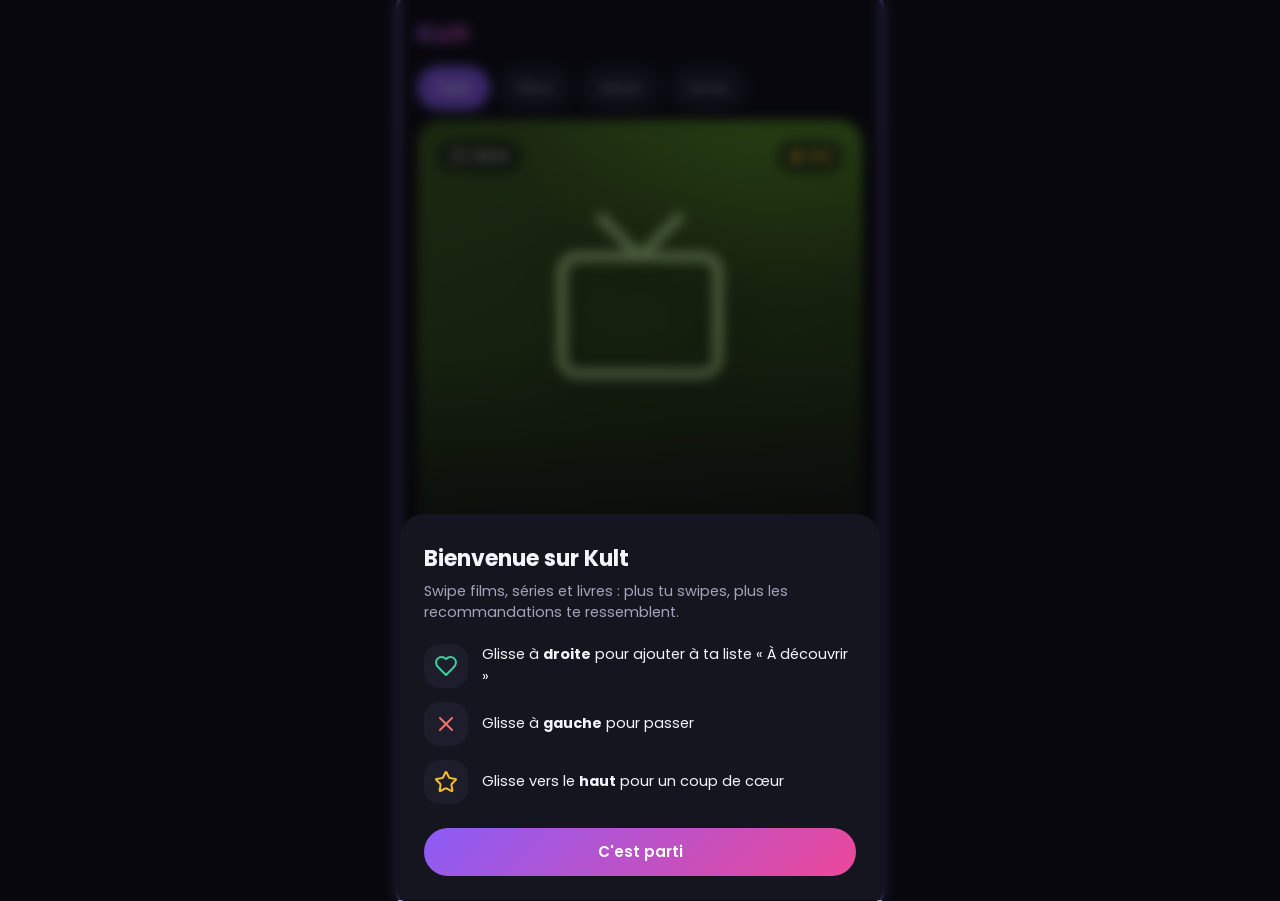
==== kult-app/index.html @ a76c83e7 "Ajout de Kult : PWA de découverte films/séries/livres façon Tinder Application mobile-first construi" ====
<!DOCTYPE html>
<html lang="fr">
<head>
  <meta charset="UTF-8" />
  <meta name="viewport" content="width=device-width, initial-scale=1, viewport-fit=cover" />
  <title>Kult — Swipe tes prochains coups de cœur</title>
  <meta name="description" content="Le Tinder des films, séries et livres : swipe, découvre et reçois des recommandations selon tes goûts." />
  <meta name="theme-color" content="#0b0b13" />
  <link rel="manifest" href="manifest.webmanifest" />
  <link rel="icon" href="icons/icon.svg" type="image/svg+xml" />
  <link rel="apple-touch-icon" href="icons/icon.svg" />
  <link rel="preconnect" href="https://fonts.googleapis.com" />
  <link rel="preconnect" href="https://fonts.gstatic.com" crossorigin />
  <link href="https://fonts.googleapis.com/css2?family=Poppins:wght@400;500;600;700;800&display=swap" rel="stylesheet" />
  <link rel="stylesheet" href="css/styles.css" />
</head>
<body>
  <!-- Sprite d'icônes (Lucide, trait 2px) -->
  <svg width="0" height="0" style="position:absolute" aria-hidden="true">
    <defs>
      <symbol id="i-flame" viewBox="0 0 24 24"><path d="M8.5 14.5A2.5 2.5 0 0 0 11 12c0-1.38-.5-2-1-3-1.072-2.143-.224-4.054 2-6 .5 2.5 2 4.9 4 6.5 2 1.6 3 3.5 3 5.5a7 7 0 1 1-14 0c0-1.153.433-2.294 1-3a2.5 2.5 0 0 0 2.5 2.5z"/></symbol>
      <symbol id="i-search" viewBox="0 0 24 24"><circle cx="11" cy="11" r="8"/><path d="m21 21-4.3-4.3"/></symbol>
      <symbol id="i-bookmark" viewBox="0 0 24 24"><path d="m19 21-7-4-7 4V5a2 2 0 0 1 2-2h10a2 2 0 0 1 2 2v16z"/></symbol>
      <symbol id="i-user" viewBox="0 0 24 24"><path d="M19 21v-2a4 4 0 0 0-4-4H9a4 4 0 0 0-4 4v2"/><circle cx="12" cy="7" r="4"/></symbol>
      <symbol id="i-x" viewBox="0 0 24 24"><path d="M18 6 6 18"/><path d="m6 6 12 12"/></symbol>
      <symbol id="i-heart" viewBox="0 0 24 24"><path d="M19 14c1.49-1.46 3-3.21 3-5.5A5.5 5.5 0 0 0 16.5 3c-1.76 0-3 .5-4.5 2-1.5-1.5-2.74-2-4.5-2A5.5 5.5 0 0 0 2 8.5c0 2.3 1.5 4.05 3 5.5l7 7z"/></symbol>
      <symbol id="i-star" viewBox="0 0 24 24"><path d="M11.525 2.295a.53.53 0 0 1 .95 0l2.31 4.679a2.12 2.12 0 0 0 1.595 1.16l5.166.756a.53.53 0 0 1 .294.904l-3.736 3.638a2.12 2.12 0 0 0-.611 1.878l.882 5.14a.53.53 0 0 1-.771.56l-4.618-2.428a2.12 2.12 0 0 0-1.973 0L6.396 21.01a.53.53 0 0 1-.77-.56l.881-5.139a2.12 2.12 0 0 0-.611-1.879L2.16 9.795a.53.53 0 0 1 .294-.906l5.165-.755a2.12 2.12 0 0 0 1.597-1.16z"/></symbol>
      <symbol id="i-undo" viewBox="0 0 24 24"><path d="M3 7v6h6"/><path d="M21 17a9 9 0 0 0-9-9 9 9 0 0 0-6 2.3L3 13"/></symbol>
      <symbol id="i-info" viewBox="0 0 24 24"><circle cx="12" cy="12" r="10"/><path d="M12 16v-4"/><path d="M12 8h.01"/></symbol>
      <symbol id="i-film" viewBox="0 0 24 24"><rect width="18" height="18" x="3" y="3" rx="2"/><path d="M7 3v18"/><path d="M3 7.5h4"/><path d="M3 12h18"/><path d="M3 16.5h4"/><path d="M17 3v18"/><path d="M17 7.5h4"/><path d="M17 16.5h4"/></symbol>
      <symbol id="i-tv" viewBox="0 0 24 24"><rect width="20" height="15" x="2" y="7" rx="2"/><path d="m17 2-5 5-5-5"/></symbol>
      <symbol id="i-book" viewBox="0 0 24 24"><path d="M4 19.5v-15A2.5 2.5 0 0 1 6.5 2H20v20H6.5a2.5 2.5 0 0 1 0-5H20"/></symbol>
      <symbol id="i-check" viewBox="0 0 24 24"><path d="M20 6 9 17l-5-5"/></symbol>
      <symbol id="i-trash" viewBox="0 0 24 24"><path d="M3 6h18"/><path d="M19 6v14a2 2 0 0 1-2 2H7a2 2 0 0 1-2-2V6"/><path d="M8 6V4a2 2 0 0 1 2-2h4a2 2 0 0 1 2 2v2"/></symbol>
      <symbol id="i-sparkles" viewBox="0 0 24 24"><path d="m12 3-1.9 5.8a2 2 0 0 1-1.3 1.3L3 12l5.8 1.9a2 2 0 0 1 1.3 1.3L12 21l1.9-5.8a2 2 0 0 1 1.3-1.3L21 12l-5.8-1.9a2 2 0 0 1-1.3-1.3z"/></symbol>
      <symbol id="i-eye" viewBox="0 0 24 24"><path d="M2.06 12.35a1 1 0 0 1 0-.7 10.75 10.75 0 0 1 19.88 0 1 1 0 0 1 0 .7 10.75 10.75 0 0 1-19.88 0"/><circle cx="12" cy="12" r="3"/></symbol>
      <symbol id="i-plus" viewBox="0 0 24 24"><path d="M5 12h14"/><path d="M12 5v14"/></symbol>
      <symbol id="i-compass" viewBox="0 0 24 24"><circle cx="12" cy="12" r="10"/><path d="m16.24 7.76-2.12 6.36-6.36 2.12 2.12-6.36z"/></symbol>
    </defs>
  </svg>

  <div id="app">
    <main id="view" class="view" tabindex="-1"></main>

    <nav class="bottom-nav" aria-label="Navigation principale">
      <a class="nav-item" href="#/decouvrir" data-route="decouvrir">
        <svg class="icon" aria-hidden="true"><use href="#i-flame"/></svg>
        <span>Découvrir</span>
      </a>
      <a class="nav-item" href="#/recherche" data-route="recherche">
        <svg class="icon" aria-hidden="true"><use href="#i-search"/></svg>
        <span>Recherche</span>
      </a>
      <a class="nav-item" href="#/listes" data-route="listes">
        <svg class="icon" aria-hidden="true"><use href="#i-bookmark"/></svg>
        <span>Mes listes</span>
      </a>
      <a class="nav-item" href="#/profil" data-route="profil">
        <svg class="icon" aria-hidden="true"><use href="#i-user"/></svg>
        <span>Profil</span>
      </a>
    </nav>
  </div>

  <div id="overlays"></div>
  <div id="live" class="visually-hidden" role="status" aria-live="polite"></div>

  <script src="js/data.js"></script>
  <script src="js/engine.js"></script>
  <script src="js/app.js"></script>
</body>
</html>
---- kult-app/css/styles.css ----
/* ============================================================
   Kult — Design System
   Thème sombre cinématique · accents violet → rose
   Échelle d'espacement 4/8px · animations 150-300ms
   ============================================================ */

:root {
  /* Couleurs sémantiques */
  --bg: #0b0b13;
  --surface: #15151f;
  --surface-2: #1d1d2b;
  --surface-3: #262637;
  --border: #2b2b3d;
  --text: #f5f4fa;
  --text-muted: #a5a3ba;
  --text-faint: #75738c;

  --primary: #8b5cf6;
  --primary-strong: #a78bfa;
  --gradient: linear-gradient(135deg, #8b5cf6 0%, #ec4899 100%);

  --like: #34d399;
  --nope: #f87171;
  --super: #fbbf24;

  --scrim: rgba(5, 5, 10, 0.6);

  /* Rayons & ombres */
  --radius-sm: 10px;
  --radius-md: 16px;
  --radius-lg: 24px;
  --radius-full: 999px;
  --shadow-1: 0 2px 8px rgba(0, 0, 0, 0.35);
  --shadow-2: 0 8px 28px rgba(0, 0, 0, 0.5);
  --shadow-3: 0 16px 48px rgba(0, 0, 0, 0.6);

  /* Typographie */
  --font: "Poppins", system-ui, -apple-system, "Segoe UI", Roboto, sans-serif;

  /* Mouvement */
  --ease-out: cubic-bezier(0.22, 1, 0.36, 1);
  --ease-in: cubic-bezier(0.55, 0, 0.55, 0.2);
  --t-fast: 150ms;
  --t-med: 240ms;
  --t-slow: 320ms;

  /* Structure */
  --nav-h: 64px;
  --safe-top: env(safe-area-inset-top, 0px);
  --safe-bottom: env(safe-area-inset-bottom, 0px);

  color-scheme: dark;
}

* { box-sizing: border-box; }

html, body {
  margin: 0;
  padding: 0;
  background: var(--bg);
  color: var(--text);
  font-family: var(--font);
  font-size: 16px;
  line-height: 1.5;
  -webkit-font-smoothing: antialiased;
  overscroll-behavior-y: none;
}

body { min-height: 100dvh; }

button, input, select {
  font: inherit;
  color: inherit;
}

button {
  cursor: pointer;
  border: 0;
  background: none;
  padding: 0;
  touch-action: manipulation;
}

:focus-visible {
  outline: 3px solid var(--primary-strong);
  outline-offset: 2px;
  border-radius: 6px;
}

.visually-hidden {
  position: absolute;
  width: 1px; height: 1px;
  clip-path: inset(50%);
  overflow: hidden;
  white-space: nowrap;
}

.icon {
  width: 24px;
  height: 24px;
  flex: none;
  fill: none;
  stroke: currentColor;
  stroke-width: 2;
  stroke-linecap: round;
  stroke-linejoin: round;
}

/* ── Coquille de l'app ─────────────────────────────── */

#app {
  max-width: 480px;
  margin: 0 auto;
  min-height: 100dvh;
  display: flex;
  flex-direction: column;
}

.view {
  flex: 1;
  display: flex;
  flex-direction: column;
  padding: calc(var(--safe-top) + 12px) 16px calc(var(--nav-h) + var(--safe-bottom) + 16px);
  animation: view-in var(--t-med) var(--ease-out);
}

@keyframes view-in {
  from { opacity: 0; transform: translateY(10px); }
  to { opacity: 1; transform: none; }
}

.app-header {
  display: flex;
  align-items: center;
  justify-content: space-between;
  gap: 12px;
  padding: 4px 0 12px;
}

.logo {
  font-size: 24px;
  font-weight: 800;
  letter-spacing: 0.02em;
  background: var(--gradient);
  -webkit-background-clip: text;
  background-clip: text;
  color: transparent;
  margin: 0;
}

.view-title {
  font-size: 22px;
  font-weight: 700;
  margin: 4px 0 12px;
}

/* ── Chips de filtre ───────────────────────────────── */

.chips {
  display: flex;
  gap: 8px;
  overflow-x: auto;
  padding: 2px 0 10px;
  scrollbar-width: none;
}
.chips::-webkit-scrollbar { display: none; }

.chip {
  flex: none;
  min-height: 44px;
  padding: 8px 18px;
  border-radius: var(--radius-full);
  background: var(--surface-2);
  border: 1px solid var(--border);
  color: var(--text-muted);
  font-size: 14px;
  font-weight: 500;
  transition: background var(--t-fast), color var(--t-fast), border-color var(--t-fast);
}

.chip[aria-pressed="true"] {
  background: var(--primary);
  border-color: var(--primary);
  color: #fff;
  font-weight: 600;
}

.chip:active { background: var(--surface-3); }
.chip[aria-pressed="true"]:active { background: var(--primary-strong); }

/* ── Deck de cartes (Découvrir) ────────────────────── */

.deck-wrap {
  flex: 1;
  display: flex;
  flex-direction: column;
  min-height: 0;
}

.deck {
  position: relative;
  flex: 1;
  min-height: 380px;
  touch-action: pan-y pinch-zoom;
}

.card {
  position: absolute;
  inset: 0;
  border-radius: var(--radius-lg);
  overflow: hidden;
  box-shadow: var(--shadow-2);
  background: var(--surface);
  user-select: none;
  -webkit-user-select: none;
  transition: transform var(--t-med) var(--ease-out), opacity var(--t-med) var(--ease-out);
}

.card.dragging { transition: none; will-change: transform; }

.card:nth-child(2) { transform: scale(0.955) translateY(14px); }
.card:nth-child(3) { transform: scale(0.91) translateY(28px); }
.card:nth-child(n + 2) { pointer-events: none; }

.card.fly-right { transform: translateX(120vw) rotate(24deg); opacity: 0; }
.card.fly-left { transform: translateX(-120vw) rotate(-24deg); opacity: 0; }
.card.fly-up { transform: translateY(-120vh) rotate(-6deg); opacity: 0; }

/* Affiche générée */
.poster {
  position: absolute;
  inset: 0;
  display: flex;
  flex-direction: column;
  justify-content: space-between;
  padding: 20px;
  background:
    radial-gradient(120% 70% at 85% -10%, hsl(var(--h) 85% 55% / 0.5), transparent 60%),
    radial-gradient(100% 60% at 0% 100%, hsl(calc(var(--h) + 60) 70% 40% / 0.45), transparent 55%),
    linear-gradient(160deg, hsl(var(--h) 55% 24%) 0%, hsl(var(--h) 60% 10%) 100%);
}

.poster::after {
  /* voile de lisibilité sous le texte */
  content: "";
  position: absolute;
  inset: auto 0 0 0;
  height: 62%;
  background: linear-gradient(to top, rgba(5, 5, 12, 0.92) 20%, transparent);
  pointer-events: none;
}

.poster-top {
  position: relative;
  z-index: 1;
  display: flex;
  justify-content: space-between;
  align-items: flex-start;
}

.poster-art {
  position: absolute;
  top: 14%;
  left: 50%;
  transform: translateX(-50%);
  width: 42%;
  max-width: 190px;
  aspect-ratio: 1;
  opacity: 0.9;
  color: hsl(var(--h) 90% 80%);
  filter: drop-shadow(0 10px 24px rgba(0, 0, 0, 0.45));
}
.poster-art svg,
.mini-art svg {
  width: 100%;
  height: 100%;
  fill: none;
  stroke: currentColor;
  stroke-width: 1.25;
  stroke-linecap: round;
  stroke-linejoin: round;
}

.poster-bottom {
  position: relative;
  z-index: 1;
  display: flex;
  flex-direction: column;
  gap: 8px;
}

.poster-title {
  font-size: clamp(24px, 6.5vw, 32px);
  font-weight: 800;
  line-height: 1.15;
  margin: 0;
  text-wrap: balance;
}

.poster-meta {
  color: var(--text-muted);
  font-size: 14px;
  display: flex;
  align-items: center;
  flex-wrap: wrap;
  gap: 6px 10px;
}

.poster-genres {
  display: flex;
  flex-wrap: wrap;
  gap: 6px;
}

.tag {
  font-size: 12.5px;
  font-weight: 500;
  padding: 4px 12px;
  border-radius: var(--radius-full);
  background: rgba(255, 255, 255, 0.13);
  backdrop-filter: blur(6px);
  color: #fff;
}

.badge-kind {
  display: inline-flex;
  align-items: center;
  gap: 6px;
  font-size: 13px;
  font-weight: 600;
  padding: 6px 14px;
  border-radius: var(--radius-full);
  background: rgba(8, 8, 16, 0.55);
  backdrop-filter: blur(6px);
}
.badge-kind .icon { width: 16px; height: 16px; }

.badge-rating {
  display: inline-flex;
  align-items: center;
  gap: 5px;
  font-size: 14px;
  font-weight: 700;
  font-variant-numeric: tabular-nums;
  padding: 6px 12px;
  border-radius: var(--radius-full);
  background: rgba(8, 8, 16, 0.55);
  backdrop-filter: blur(6px);
  color: var(--super);
}
.badge-rating .icon { width: 15px; height: 15px; fill: currentColor; }

.badge-match {
  display: inline-flex;
  align-items: center;
  gap: 6px;
  align-self: flex-start;
  font-size: 12.5px;
  font-weight: 600;
  padding: 5px 12px;
  border-radius: var(--radius-full);
  background: var(--gradient);
  color: #fff;
}
.badge-match .icon { width: 14px; height: 14px; }

/* Étiquettes de swipe */
.stamp {
  position: absolute;
  top: 28px;
  z-index: 2;
  font-size: 28px;
  font-weight: 800;
  letter-spacing: 0.08em;
  padding: 6px 18px;
  border: 4px solid;
  border-radius: 12px;
  opacity: 0;
  pointer-events: none;
}
.stamp-like { left: 20px; color: var(--like); border-color: var(--like); transform: rotate(-12deg); }
.stamp-nope { right: 20px; color: var(--nope); border-color: var(--nope); transform: rotate(12deg); }
.stamp-super {
  top: auto; bottom: 120px; left: 50%;
  color: var(--super); border-color: var(--super);
  transform: translateX(-50%) rotate(-6deg);
}

/* Barre d'actions du deck */
.deck-actions {
  display: flex;
  justify-content: center;
  align-items: center;
  gap: 14px;
  padding: 18px 0 4px;
}

.act {
  display: grid;
  place-items: center;
  width: 56px;
  height: 56px;
  border-radius: var(--radius-full);
  background: var(--surface-2);
  border: 1px solid var(--border);
  box-shadow: var(--shadow-1);
  transition: transform var(--t-fast) var(--ease-out), background var(--t-fast);
}
.act:active { transform: scale(0.92); }
.act .icon { width: 26px; height: 26px; }

.act-nope { color: var(--nope); width: 64px; height: 64px; }
.act-like { color: var(--like); width: 64px; height: 64px; }
.act-like .icon, .act-nope .icon { width: 30px; height: 30px; }
.act-super { color: var(--super); }
.act-undo, .act-info { color: var(--text-muted); width: 48px; height: 48px; }
.act-undo .icon, .act-info .icon { width: 22px; height: 22px; }
.act:disabled { opacity: 0.38; cursor: default; }

.deck-hint {
  text-align: center;
  color: var(--text-faint);
  font-size: 13px;
  margin: 6px 0 0;
}

/* Deck vide */
.deck-empty {
  position: absolute;
  inset: 0;
  display: flex;
  flex-direction: column;
  align-items: center;
  justify-content: center;
  gap: 12px;
  text-align: center;
  padding: 24px;
  border-radius: var(--radius-lg);
  border: 2px dashed var(--border);
  color: var(--text-muted);
}
.deck-empty .icon { width: 44px; height: 44px; color: var(--primary-strong); }
.deck-empty h2 { margin: 0; font-size: 19px; color: var(--text); }
.deck-empty p { margin: 0; font-size: 14.5px; max-width: 260px; }

/* ── Boutons ───────────────────────────────────────── */

.btn {
  display: inline-flex;
  align-items: center;
  justify-content: center;
  gap: 8px;
  min-height: 48px;
  padding: 12px 22px;
  border-radius: var(--radius-full);
  font-weight: 600;
  font-size: 15px;
  transition: transform var(--t-fast) var(--ease-out), opacity var(--t-fast), background var(--t-fast);
}
.btn:active { transform: scale(0.97); }
.btn .icon { width: 20px; height: 20px; }

.btn-primary { background: var(--gradient); color: #fff; }
.btn-ghost { background: var(--surface-2); border: 1px solid var(--border); color: var(--text); }
.btn-danger { background: transparent; border: 1px solid var(--nope); color: var(--nope); }
.btn[aria-pressed="true"] { background: var(--primary); border-color: var(--primary); color: #fff; }

/* ── Navigation basse ──────────────────────────────── */

.bottom-nav {
  position: fixed;
  bottom: 0;
  left: 50%;
  transform: translateX(-50%);
  width: 100%;
  max-width: 480px;
  height: calc(var(--nav-h) + var(--safe-bottom));
  padding-bottom: var(--safe-bottom);
  display: grid;
  grid-template-columns: repeat(4, 1fr);
  background: rgba(17, 17, 26, 0.92);
  backdrop-filter: blur(14px);
  border-top: 1px solid var(--border);
  z-index: 40;
}

.nav-item {
  display: flex;
  flex-direction: column;
  align-items: center;
  justify-content: center;
  gap: 3px;
  color: var(--text-faint);
  font-size: 11.5px;
  font-weight: 500;
  text-decoration: none;
  transition: color var(--t-fast);
  position: relative;
}
.nav-item .icon { width: 24px; height: 24px; }
.nav-item[aria-current="page"] { color: var(--primary-strong); font-weight: 600; }
.nav-item[aria-current="page"]::before {
  content: "";
  position: absolute;
  top: 0;
  width: 32px;
  height: 3px;
  border-radius: 0 0 3px 3px;
  background: var(--gradient);
}

/* ── Recherche ─────────────────────────────────────── */

.search-bar {
  display: flex;
  align-items: center;
  gap: 10px;
  background: var(--surface-2);
  border: 1px solid var(--border);
  border-radius: var(--radius-md);
  padding: 4px 14px;
  margin-bottom: 12px;
  transition: border-color var(--t-fast);
}
.search-bar:focus-within { border-color: var(--primary); }
.search-bar .icon { color: var(--text-faint); width: 20px; height: 20px; }

.search-bar input {
  flex: 1;
  min-height: 48px;
  border: 0;
  background: none;
  outline: none;
  font-size: 16px;
}
.search-bar input::placeholder { color: var(--text-faint); }

.search-clear { color: var(--text-faint); min-width: 44px; min-height: 44px; display: grid; place-items: center; }

.filters-row {
  display: flex;
  gap: 8px;
  align-items: center;
  padding-bottom: 12px;
  overflow-x: auto;
  scrollbar-width: none;
}
.filters-row::-webkit-scrollbar { display: none; }

.select-wrap {
  position: relative;
  flex: none;
}
.select-wrap select {
  appearance: none;
  min-height: 44px;
  padding: 8px 36px 8px 16px;
  border-radius: var(--radius-full);
  background: var(--surface-2);
  border: 1px solid var(--border);
  color: var(--text-muted);
  font-size: 14px;
  font-weight: 500;
  cursor: pointer;
}
.select-wrap select.active { background: var(--primary); border-color: var(--primary); color: #fff; }
.select-wrap::after {
  content: "";
  position: absolute;
  right: 14px;
  top: 50%;
  width: 8px;
  height: 8px;
  border-right: 2px solid currentColor;
  border-bottom: 2px solid currentColor;
  transform: translateY(-70%) rotate(45deg);
  color: var(--text-faint);
  pointer-events: none;
}

.results-count {
  color: var(--text-faint);
  font-size: 13.5px;
  margin: 0 0 10px;
}

.grid {
  display: grid;
  grid-template-columns: repeat(2, 1fr);
  gap: 12px;
}
@media (min-width: 420px) {
  .grid { grid-template-columns: repeat(3, 1fr); }
}

.mini-card {
  position: relative;
  border-radius: var(--radius-md);
  overflow: hidden;
  aspect-ratio: 2 / 3;
  text-align: left;
  box-shadow: var(--shadow-1);
  transition: transform var(--t-fast) var(--ease-out);
  display: block;
  width: 100%;
}
.mini-card:active { transform: scale(0.97); }

.mini-poster {
  position: absolute;
  inset: 0;
  display: flex;
  flex-direction: column;
  justify-content: flex-end;
  padding: 10px;
  background:
    radial-gradient(120% 60% at 80% 0%, hsl(var(--h) 85% 55% / 0.45), transparent 60%),
    linear-gradient(160deg, hsl(var(--h) 55% 26%) 0%, hsl(var(--h) 60% 11%) 100%);
}
.mini-poster::after {
  content: "";
  position: absolute;
  inset: auto 0 0 0;
  height: 70%;
  background: linear-gradient(to top, rgba(5, 5, 12, 0.9) 15%, transparent);
}
.mini-poster .mini-art {
  position: absolute;
  top: 16%;
  left: 50%;
  transform: translateX(-50%);
  width: 40%;
  color: hsl(var(--h) 90% 80%);
  opacity: 0.9;
}
.mini-title {
  position: relative;
  z-index: 1;
  font-size: 13.5px;
  font-weight: 600;
  line-height: 1.25;
  margin: 0;
  display: -webkit-box;
  -webkit-line-clamp: 2;
  -webkit-box-orient: vertical;
  overflow: hidden;
}
.mini-sub {
  position: relative;
  z-index: 1;
  font-size: 11.5px;
  color: var(--text-muted);
  margin: 2px 0 0;
  display: flex;
  align-items: center;
  gap: 4px;
}
.mini-sub .icon { width: 12px; height: 12px; }

.section-label {
  font-size: 13px;
  font-weight: 600;
  letter-spacing: 0.06em;
  text-transform: uppercase;
  color: var(--text-faint);
  margin: 4px 0 10px;
}

/* ── Listes ────────────────────────────────────────── */

.segmented {
  display: grid;
  grid-template-columns: repeat(3, 1fr);
  background: var(--surface-2);
  border: 1px solid var(--border);
  border-radius: var(--radius-full);
  padding: 4px;
  margin-bottom: 16px;
}
.segmented button {
  min-height: 42px;
  border-radius: var(--radius-full);
  font-size: 13.5px;
  font-weight: 500;
  color: var(--text-muted);
  transition: background var(--t-fast), color var(--t-fast);
}
.segmented button[aria-pressed="true"] {
  background: var(--primary);
  color: #fff;
  font-weight: 600;
}

.rows { display: flex; flex-direction: column; gap: 10px; }

.row {
  display: flex;
  align-items: center;
  gap: 12px;
  background: var(--surface);
  border: 1px solid var(--border);
  border-radius: var(--radius-md);
  padding: 10px;
  animation: view-in var(--t-med) var(--ease-out);
}

.row-poster {
  position: relative;
  flex: none;
  width: 56px;
  height: 80px;
  border-radius: var(--radius-sm);
  overflow: hidden;
  background:
    radial-gradient(120% 60% at 80% 0%, hsl(var(--h) 85% 55% / 0.5), transparent 60%),
    linear-gradient(160deg, hsl(var(--h) 55% 26%) 0%, hsl(var(--h) 60% 11%) 100%);
  display: grid;
  place-items: center;
  color: hsl(var(--h) 90% 80%);
}
.row-poster .icon { width: 24px; height: 24px; }

.row-body { flex: 1; min-width: 0; text-align: left; }
.row-title {
  font-size: 15px;
  font-weight: 600;
  margin: 0;
  white-space: nowrap;
  overflow: hidden;
  text-overflow: ellipsis;
}
.row-sub {
  font-size: 13px;
  color: var(--text-muted);
  margin: 2px 0 0;
  white-space: nowrap;
  overflow: hidden;
  text-overflow: ellipsis;
}

.row-actions { display: flex; gap: 4px; }
.row-btn {
  display: grid;
  place-items: center;
  width: 44px;
  height: 44px;
  border-radius: var(--radius-full);
  color: var(--text-faint);
  transition: color var(--t-fast), background var(--t-fast);
}
.row-btn:active { background: var(--surface-3); }
.row-btn .icon { width: 21px; height: 21px; }
.row-btn.is-on { color: var(--super); }
.row-btn.is-on .icon { fill: currentColor; }
.row-btn.done-on { color: var(--like); }

.empty-state {
  display: flex;
  flex-direction: column;
  align-items: center;
  gap: 12px;
  text-align: center;
  padding: 48px 24px;
  color: var(--text-muted);
}
.empty-state .icon { width: 44px; height: 44px; color: var(--primary-strong); }
.empty-state h2 { margin: 0; font-size: 18px; color: var(--text); }
.empty-state p { margin: 0 0 6px; font-size: 14.5px; max-width: 280px; }

/* ── Profil ────────────────────────────────────────── */

.profile-hero {
  display: flex;
  align-items: center;
  gap: 14px;
  padding: 8px 0 20px;
}
.avatar {
  width: 64px;
  height: 64px;
  border-radius: var(--radius-full);
  background: var(--gradient);
  display: grid;
  place-items: center;
  color: #fff;
}
.avatar .icon { width: 30px; height: 30px; }
.profile-hero h1 { margin: 0; font-size: 21px; }
.profile-hero p { margin: 2px 0 0; color: var(--text-muted); font-size: 14px; }

.stats-grid {
  display: grid;
  grid-template-columns: repeat(2, 1fr);
  gap: 12px;
  margin-bottom: 24px;
}
.stat-tile {
  background: var(--surface);
  border: 1px solid var(--border);
  border-radius: var(--radius-md);
  padding: 14px 16px;
}
.stat-value {
  font-size: 26px;
  font-weight: 800;
  font-variant-numeric: tabular-nums;
  line-height: 1.2;
}
.stat-label { font-size: 13px; color: var(--text-muted); }

.bars { display: flex; flex-direction: column; gap: 12px; margin-bottom: 24px; }
.bar-item { display: grid; grid-template-columns: 110px 1fr 40px; align-items: center; gap: 10px; }
.bar-name {
  font-size: 13.5px;
  font-weight: 500;
  white-space: nowrap;
  overflow: hidden;
  text-overflow: ellipsis;
}
.bar-track {
  height: 10px;
  border-radius: var(--radius-full);
  background: var(--surface-2);
  overflow: hidden;
}
.bar-fill {
  height: 100%;
  border-radius: var(--radius-full);
  background: var(--gradient);
  transform-origin: left;
  animation: bar-in 500ms var(--ease-out);
}
@keyframes bar-in { from { transform: scaleX(0); } }
.bar-value {
  font-size: 13px;
  font-variant-numeric: tabular-nums;
  color: var(--text-muted);
  text-align: right;
}

.kind-split {
  display: flex;
  height: 14px;
  border-radius: var(--radius-full);
  overflow: hidden;
  margin-bottom: 10px;
}
.kind-split span { height: 100%; }
.kind-legend {
  display: flex;
  flex-wrap: wrap;
  gap: 8px 18px;
  margin-bottom: 24px;
  font-size: 13.5px;
  color: var(--text-muted);
}
.kind-legend .dot {
  display: inline-block;
  width: 10px;
  height: 10px;
  border-radius: var(--radius-full);
  margin-right: 6px;
}

.taste-summary {
  background: var(--surface);
  border: 1px solid var(--border);
  border-left: 3px solid var(--primary);
  border-radius: var(--radius-md);
  padding: 14px 16px;
  font-size: 14.5px;
  color: var(--text-muted);
  margin-bottom: 24px;
}
.taste-summary strong { color: var(--text); }

/* ── Feuille de détails (bottom sheet) ─────────────── */

.sheet-backdrop {
  position: fixed;
  inset: 0;
  background: var(--scrim);
  z-index: 50;
  animation: fade-in var(--t-med) ease-out;
}
@keyframes fade-in { from { opacity: 0; } }

.sheet {
  position: fixed;
  bottom: 0;
  left: 50%;
  transform: translateX(-50%);
  width: 100%;
  max-width: 480px;
  max-height: 88dvh;
  background: var(--surface);
  border-radius: var(--radius-lg) var(--radius-lg) 0 0;
  box-shadow: var(--shadow-3);
  z-index: 51;
  display: flex;
  flex-direction: column;
  animation: sheet-in var(--t-slow) var(--ease-out);
  overscroll-behavior: contain;
}
@keyframes sheet-in { from { transform: translate(-50%, 40%); opacity: 0.4; } }

.sheet.closing {
  animation: sheet-out 200ms var(--ease-in) forwards;
}
@keyframes sheet-out { to { transform: translate(-50%, 105%); } }

.sheet-handle {
  width: 44px;
  height: 5px;
  border-radius: var(--radius-full);
  background: var(--border);
  margin: 10px auto 0;
  flex: none;
}

.sheet-close {
  position: absolute;
  top: 14px;
  right: 14px;
  width: 44px;
  height: 44px;
  display: grid;
  place-items: center;
  border-radius: var(--radius-full);
  background: var(--surface-2);
  color: var(--text-muted);
  z-index: 1;
}

.sheet-scroll {
  overflow-y: auto;
  padding: 12px 20px calc(20px + var(--safe-bottom));
}

.sheet-poster {
  position: relative;
  border-radius: var(--radius-md);
  height: 200px;
  overflow: hidden;
  margin-bottom: 16px;
  background:
    radial-gradient(120% 70% at 85% -10%, hsl(var(--h) 85% 55% / 0.5), transparent 60%),
    linear-gradient(160deg, hsl(var(--h) 55% 24%) 0%, hsl(var(--h) 60% 10%) 100%);
  display: grid;
  place-items: center;
  color: hsl(var(--h) 90% 80%);
}
.sheet-poster .icon { width: 64px; height: 64px; }

.sheet h2 { margin: 0 0 4px; font-size: 22px; line-height: 1.2; }
.sheet .poster-meta { margin-bottom: 10px; }
.sheet .poster-genres { margin-bottom: 14px; }
.sheet .tag { background: var(--surface-2); border: 1px solid var(--border); color: var(--text-muted); }
.sheet-desc { margin: 0 0 18px; color: var(--text-muted); font-size: 15px; }

.sheet-actions {
  display: grid;
  grid-template-columns: 1fr 1fr;
  gap: 10px;
}
.sheet-actions .btn { font-size: 14px; padding: 12px 10px; }

/* ── Toast ─────────────────────────────────────────── */

.toast {
  position: fixed;
  left: 50%;
  bottom: calc(var(--nav-h) + var(--safe-bottom) + 16px);
  transform: translateX(-50%);
  display: flex;
  align-items: center;
  gap: 10px;
  background: var(--surface-3);
  border: 1px solid var(--border);
  color: var(--text);
  font-size: 14px;
  font-weight: 500;
  padding: 12px 18px;
  border-radius: var(--radius-full);
  box-shadow: var(--shadow-2);
  z-index: 60;
  max-width: min(92vw, 440px);
  animation: toast-in var(--t-med) var(--ease-out);
}
@keyframes toast-in { from { opacity: 0; transform: translate(-50%, 12px); } }
.toast.hide { opacity: 0; transition: opacity 200ms var(--ease-in); }
.toast .icon { width: 18px; height: 18px; color: var(--primary-strong); }
.toast.match .icon { color: var(--super); }

/* ── Onboarding ────────────────────────────────────── */

.onboarding {
  position: fixed;
  inset: 0;
  z-index: 70;
  background: var(--scrim);
  backdrop-filter: blur(6px);
  display: flex;
  align-items: flex-end;
  justify-content: center;
  animation: fade-in var(--t-med) ease-out;
}
.onboarding-card {
  width: 100%;
  max-width: 480px;
  background: var(--surface);
  border-radius: var(--radius-lg) var(--radius-lg) 0 0;
  padding: 28px 24px calc(24px + var(--safe-bottom));
  animation: sheet-in var(--t-slow) var(--ease-out);
}
.onboarding-card h2 { margin: 0 0 6px; font-size: 22px; }
.onboarding-card > p { margin: 0 0 20px; color: var(--text-muted); font-size: 14.5px; }
.onboarding-tips { display: flex; flex-direction: column; gap: 14px; margin-bottom: 24px; }
.tip { display: flex; align-items: center; gap: 14px; font-size: 14.5px; }
.tip-icon {
  flex: none;
  width: 44px;
  height: 44px;
  border-radius: var(--radius-md);
  display: grid;
  place-items: center;
  background: var(--surface-2);
}
.tip-icon.like { color: var(--like); }
.tip-icon.nope { color: var(--nope); }
.tip-icon.super { color: var(--super); }
.onboarding-card .btn { width: 100%; }

/* ── Dialogue de confirmation ──────────────────────── */

.confirm {
  position: fixed;
  inset: 0;
  z-index: 80;
  background: var(--scrim);
  display: grid;
  place-items: center;
  padding: 24px;
  animation: fade-in var(--t-fast) ease-out;
}
.confirm-card {
  background: var(--surface);
  border: 1px solid var(--border);
  border-radius: var(--radius-lg);
  padding: 22px;
  max-width: 340px;
  width: 100%;
}
.confirm-card h2 { margin: 0 0 6px; font-size: 18px; }
.confirm-card p { margin: 0 0 18px; color: var(--text-muted); font-size: 14.5px; }
.confirm-card .row-of-btns { display: flex; gap: 10px; }
.confirm-card .btn { flex: 1; }

/* ── Grands écrans ─────────────────────────────────── */

@media (min-width: 768px) {
  #app { border-left: 1px solid var(--border); border-right: 1px solid var(--border); }
  .deck { min-height: 460px; }
}

/* ── Accessibilité : mouvement réduit ──────────────── */

@media (prefers-reduced-motion: reduce) {
  *, *::before, *::after {
    animation-duration: 0.01ms !important;
    animation-iteration-count: 1 !important;
    transition-duration: 0.01ms !important;
  }
}
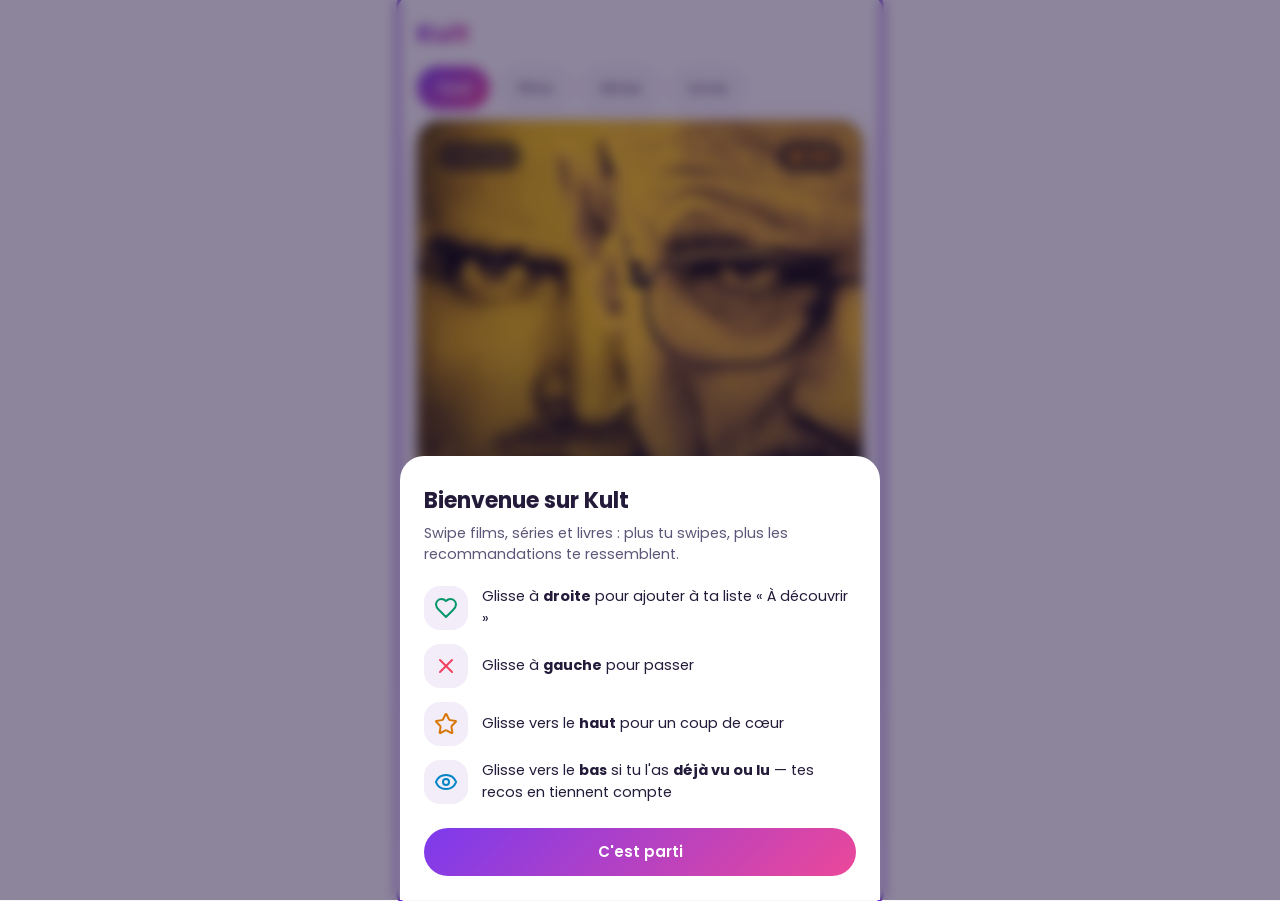
==== commit 924e7c1d: "Kult v2 : jaquettes réelles, thème clair vibrant, geste « déjà vu/lu » - Jaquettes : 102 images offi" ====
--- a/kult-app/index.html
+++ b/kult-app/index.html
@@ -5,7 +5,7 @@
   <meta name="viewport" content="width=device-width, initial-scale=1, viewport-fit=cover" />
   <title>Kult — Swipe tes prochains coups de cœur</title>
   <meta name="description" content="Le Tinder des films, séries et livres : swipe, découvre et reçois des recommandations selon tes goûts." />
-  <meta name="theme-color" content="#0b0b13" />
+  <meta name="theme-color" content="#faf7fc" />
   <link rel="manifest" href="manifest.webmanifest" />
   <link rel="icon" href="icons/icon.svg" type="image/svg+xml" />
   <link rel="apple-touch-icon" href="icons/icon.svg" />
--- a/kult-app/css/styles.css
+++ b/kult-app/css/styles.css
@@ -1,38 +1,39 @@
 /* ============================================================
    Kult — Design System
-   Thème sombre cinématique · accents violet → rose
+   Thème clair vibrant · accents violet → rose · jaquettes réelles
    Échelle d'espacement 4/8px · animations 150-300ms
    ============================================================ */
 
 :root {
   /* Couleurs sémantiques */
-  --bg: #0b0b13;
-  --surface: #15151f;
-  --surface-2: #1d1d2b;
-  --surface-3: #262637;
-  --border: #2b2b3d;
-  --text: #f5f4fa;
-  --text-muted: #a5a3ba;
-  --text-faint: #75738c;
-
-  --primary: #8b5cf6;
-  --primary-strong: #a78bfa;
-  --gradient: linear-gradient(135deg, #8b5cf6 0%, #ec4899 100%);
-
-  --like: #34d399;
-  --nope: #f87171;
-  --super: #fbbf24;
-
-  --scrim: rgba(5, 5, 10, 0.6);
+  --bg: #faf7fc;
+  --surface: #ffffff;
+  --surface-2: #f3edfa;
+  --surface-3: #e9e1f5;
+  --border: #e5dcf2;
+  --text: #241b3a;
+  --text-muted: #5e5678;
+  --text-faint: #8b84a3;
+
+  --primary: #7c3aed;
+  --primary-strong: #6d28d9;
+  --gradient: linear-gradient(135deg, #7c3aed 0%, #ec4899 100%);
+
+  --like: #059669;
+  --nope: #f43f5e;
+  --super: #d97706;
+  --seen: #0284c7;
+
+  --scrim: rgba(32, 21, 58, 0.5);
 
   /* Rayons & ombres */
   --radius-sm: 10px;
   --radius-md: 16px;
   --radius-lg: 24px;
   --radius-full: 999px;
-  --shadow-1: 0 2px 8px rgba(0, 0, 0, 0.35);
-  --shadow-2: 0 8px 28px rgba(0, 0, 0, 0.5);
-  --shadow-3: 0 16px 48px rgba(0, 0, 0, 0.6);
+  --shadow-1: 0 2px 10px rgba(76, 29, 149, 0.08);
+  --shadow-2: 0 10px 30px rgba(76, 29, 149, 0.16);
+  --shadow-3: 0 18px 50px rgba(76, 29, 149, 0.24);
 
   /* Typographie */
   --font: "Poppins", system-ui, -apple-system, "Segoe UI", Roboto, sans-serif;
@@ -49,7 +50,7 @@
   --safe-top: env(safe-area-inset-top, 0px);
   --safe-bottom: env(safe-area-inset-bottom, 0px);
 
-  color-scheme: dark;
+  color-scheme: light;
 }
 
 * { box-sizing: border-box; }
@@ -68,6 +69,19 @@
 
 body { min-height: 100dvh; }
 
+/* Fond vivant : halos de couleur très doux */
+body::before {
+  content: "";
+  position: fixed;
+  inset: 0;
+  z-index: -1;
+  pointer-events: none;
+  background:
+    radial-gradient(42% 30% at 12% 6%, rgba(124, 58, 237, 0.1), transparent 70%),
+    radial-gradient(45% 32% at 92% 22%, rgba(236, 72, 153, 0.09), transparent 70%),
+    radial-gradient(55% 38% at 50% 104%, rgba(245, 158, 11, 0.08), transparent 70%);
+}
+
 button, input, select {
   font: inherit;
   color: inherit;
@@ -179,8 +193,8 @@
 }
 
 .chip[aria-pressed="true"] {
-  background: var(--primary);
-  border-color: var(--primary);
+  background: var(--gradient);
+  border-color: transparent;
   color: #fff;
   font-weight: 600;
 }
@@ -217,6 +231,8 @@
 }
 
 .card.dragging { transition: none; will-change: transform; }
+.card { touch-action: none; cursor: pointer; }
+.card.fly-down { transform: translateY(120vh) rotate(8deg); opacity: 0; }
 
 .card:nth-child(2) { transform: scale(0.955) translateY(14px); }
 .card:nth-child(3) { transform: scale(0.91) translateY(28px); }
@@ -235,9 +251,9 @@
   justify-content: space-between;
   padding: 20px;
   background:
-    radial-gradient(120% 70% at 85% -10%, hsl(var(--h) 85% 55% / 0.5), transparent 60%),
-    radial-gradient(100% 60% at 0% 100%, hsl(calc(var(--h) + 60) 70% 40% / 0.45), transparent 55%),
-    linear-gradient(160deg, hsl(var(--h) 55% 24%) 0%, hsl(var(--h) 60% 10%) 100%);
+    radial-gradient(120% 70% at 85% -10%, hsl(var(--h) 90% 60% / 0.55), transparent 60%),
+    radial-gradient(100% 60% at 0% 100%, hsl(calc(var(--h) + 60) 80% 50% / 0.5), transparent 55%),
+    linear-gradient(160deg, hsl(var(--h) 65% 40%) 0%, hsl(var(--h) 70% 20%) 100%);
 }
 
 .poster::after {
@@ -267,7 +283,7 @@
   max-width: 190px;
   aspect-ratio: 1;
   opacity: 0.9;
-  color: hsl(var(--h) 90% 80%);
+  color: hsl(var(--h) 85% 90%);
   filter: drop-shadow(0 10px 24px rgba(0, 0, 0, 0.45));
 }
 .poster-art svg,
@@ -281,6 +297,17 @@
   stroke-linejoin: round;
 }
 
+.poster-img {
+  position: absolute;
+  inset: 0;
+  width: 100%;
+  height: 100%;
+  object-fit: cover;
+  pointer-events: none;
+  user-select: none;
+  -webkit-user-drag: none;
+}
+
 .poster-bottom {
   position: relative;
   z-index: 1;
@@ -295,7 +322,11 @@
   line-height: 1.15;
   margin: 0;
   text-wrap: balance;
-}
+  color: #fff;
+  text-shadow: 0 1px 12px rgba(0, 0, 0, 0.45);
+}
+
+.poster .poster-meta { color: rgba(255, 255, 255, 0.85); }
 
 .poster-meta {
   color: var(--text-muted);
@@ -382,8 +413,14 @@
 .stamp-nope { right: 20px; color: var(--nope); border-color: var(--nope); transform: rotate(12deg); }
 .stamp-super {
   top: auto; bottom: 120px; left: 50%;
-  color: var(--super); border-color: var(--super);
+  color: #fbbf24; border-color: #fbbf24;
   transform: translateX(-50%) rotate(-6deg);
+}
+.stamp-seen {
+  left: 50%;
+  color: #38bdf8; border-color: #38bdf8;
+  transform: translateX(-50%) rotate(-4deg);
+  font-size: 24px;
 }
 
 /* Barre d'actions du deck */
@@ -401,7 +438,7 @@
   width: 56px;
   height: 56px;
   border-radius: var(--radius-full);
-  background: var(--surface-2);
+  background: var(--surface);
   border: 1px solid var(--border);
   box-shadow: var(--shadow-1);
   transition: transform var(--t-fast) var(--ease-out), background var(--t-fast);
@@ -413,8 +450,9 @@
 .act-like { color: var(--like); width: 64px; height: 64px; }
 .act-like .icon, .act-nope .icon { width: 30px; height: 30px; }
 .act-super { color: var(--super); }
-.act-undo, .act-info { color: var(--text-muted); width: 48px; height: 48px; }
-.act-undo .icon, .act-info .icon { width: 22px; height: 22px; }
+.act-seen { color: var(--seen); }
+.act-undo { color: var(--text-muted); width: 48px; height: 48px; }
+.act-undo .icon { width: 22px; height: 22px; }
 .act:disabled { opacity: 0.38; cursor: default; }
 
 .deck-hint {
@@ -478,7 +516,7 @@
   padding-bottom: var(--safe-bottom);
   display: grid;
   grid-template-columns: repeat(4, 1fr);
-  background: rgba(17, 17, 26, 0.92);
+  background: rgba(255, 255, 255, 0.92);
   backdrop-filter: blur(14px);
   border-top: 1px solid var(--border);
   z-index: 40;
@@ -614,8 +652,8 @@
   justify-content: flex-end;
   padding: 10px;
   background:
-    radial-gradient(120% 60% at 80% 0%, hsl(var(--h) 85% 55% / 0.45), transparent 60%),
-    linear-gradient(160deg, hsl(var(--h) 55% 26%) 0%, hsl(var(--h) 60% 11%) 100%);
+    radial-gradient(120% 60% at 80% 0%, hsl(var(--h) 90% 60% / 0.5), transparent 60%),
+    linear-gradient(160deg, hsl(var(--h) 65% 40%) 0%, hsl(var(--h) 70% 20%) 100%);
 }
 .mini-poster::after {
   content: "";
@@ -630,7 +668,7 @@
   left: 50%;
   transform: translateX(-50%);
   width: 40%;
-  color: hsl(var(--h) 90% 80%);
+  color: hsl(var(--h) 85% 90%);
   opacity: 0.9;
 }
 .mini-title {
@@ -640,6 +678,8 @@
   font-weight: 600;
   line-height: 1.25;
   margin: 0;
+  color: #fff;
+  text-shadow: 0 1px 8px rgba(0, 0, 0, 0.5);
   display: -webkit-box;
   -webkit-line-clamp: 2;
   -webkit-box-orient: vertical;
@@ -649,7 +689,7 @@
   position: relative;
   z-index: 1;
   font-size: 11.5px;
-  color: var(--text-muted);
+  color: rgba(255, 255, 255, 0.8);
   margin: 2px 0 0;
   display: flex;
   align-items: center;
@@ -712,11 +752,11 @@
   border-radius: var(--radius-sm);
   overflow: hidden;
   background:
-    radial-gradient(120% 60% at 80% 0%, hsl(var(--h) 85% 55% / 0.5), transparent 60%),
-    linear-gradient(160deg, hsl(var(--h) 55% 26%) 0%, hsl(var(--h) 60% 11%) 100%);
+    radial-gradient(120% 60% at 80% 0%, hsl(var(--h) 90% 60% / 0.5), transparent 60%),
+    linear-gradient(160deg, hsl(var(--h) 65% 40%) 0%, hsl(var(--h) 70% 20%) 100%);
   display: grid;
   place-items: center;
-  color: hsl(var(--h) 90% 80%);
+  color: hsl(var(--h) 85% 90%);
 }
 .row-poster .icon { width: 24px; height: 24px; }
 
@@ -937,23 +977,32 @@
   padding: 12px 20px calc(20px + var(--safe-bottom));
 }
 
-.sheet-poster {
+.sheet-head {
+  display: flex;
+  gap: 14px;
+  align-items: flex-start;
+  margin: 4px 0 14px;
+}
+.sheet-cover {
   position: relative;
+  flex: none;
+  width: 112px;
+  aspect-ratio: 2 / 3;
   border-radius: var(--radius-md);
-  height: 200px;
   overflow: hidden;
-  margin-bottom: 16px;
+  box-shadow: var(--shadow-2);
   background:
-    radial-gradient(120% 70% at 85% -10%, hsl(var(--h) 85% 55% / 0.5), transparent 60%),
-    linear-gradient(160deg, hsl(var(--h) 55% 24%) 0%, hsl(var(--h) 60% 10%) 100%);
+    radial-gradient(120% 70% at 85% -10%, hsl(var(--h) 90% 60% / 0.55), transparent 60%),
+    linear-gradient(160deg, hsl(var(--h) 65% 40%) 0%, hsl(var(--h) 70% 20%) 100%);
   display: grid;
   place-items: center;
-  color: hsl(var(--h) 90% 80%);
-}
-.sheet-poster .icon { width: 64px; height: 64px; }
-
-.sheet h2 { margin: 0 0 4px; font-size: 22px; line-height: 1.2; }
-.sheet .poster-meta { margin-bottom: 10px; }
+  color: hsl(var(--h) 85% 90%);
+}
+.sheet-cover > .icon { width: 36px; height: 36px; }
+.sheet-headings { flex: 1; min-width: 0; padding-top: 2px; }
+
+.sheet h2 { margin: 0 0 8px; font-size: 21px; line-height: 1.25; }
+.sheet .poster-meta { margin: 0 0 8px; }
 .sheet .poster-genres { margin-bottom: 14px; }
 .sheet .tag { background: var(--surface-2); border: 1px solid var(--border); color: var(--text-muted); }
 .sheet-desc { margin: 0 0 18px; color: var(--text-muted); font-size: 15px; }
@@ -975,9 +1024,9 @@
   display: flex;
   align-items: center;
   gap: 10px;
-  background: var(--surface-3);
-  border: 1px solid var(--border);
-  color: var(--text);
+  background: #2b2144;
+  border: 1px solid #43356b;
+  color: #fff;
   font-size: 14px;
   font-weight: 500;
   padding: 12px 18px;
@@ -989,8 +1038,18 @@
 }
 @keyframes toast-in { from { opacity: 0; transform: translate(-50%, 12px); } }
 .toast.hide { opacity: 0; transition: opacity 200ms var(--ease-in); }
-.toast .icon { width: 18px; height: 18px; color: var(--primary-strong); }
-.toast.match .icon { color: var(--super); }
+.toast .icon { width: 18px; height: 18px; color: #c4b5fd; }
+.toast.match .icon { color: #fbbf24; }
+.toast.ask { flex-wrap: wrap; justify-content: center; }
+.toast-btn {
+  min-height: 44px;
+  padding: 8px 18px;
+  border-radius: var(--radius-full);
+  font-weight: 600;
+  font-size: 13.5px;
+}
+.toast-btn.yes { background: var(--gradient); color: #fff; }
+.toast-btn.no { background: rgba(255, 255, 255, 0.14); color: #fff; border: 1px solid rgba(255, 255, 255, 0.3); }
 
 /* ── Onboarding ────────────────────────────────────── */
 
@@ -1029,6 +1088,7 @@
 .tip-icon.like { color: var(--like); }
 .tip-icon.nope { color: var(--nope); }
 .tip-icon.super { color: var(--super); }
+.tip-icon.seen { color: var(--seen); }
 .onboarding-card .btn { width: 100%; }
 
 /* ── Dialogue de confirmation ──────────────────────── */
